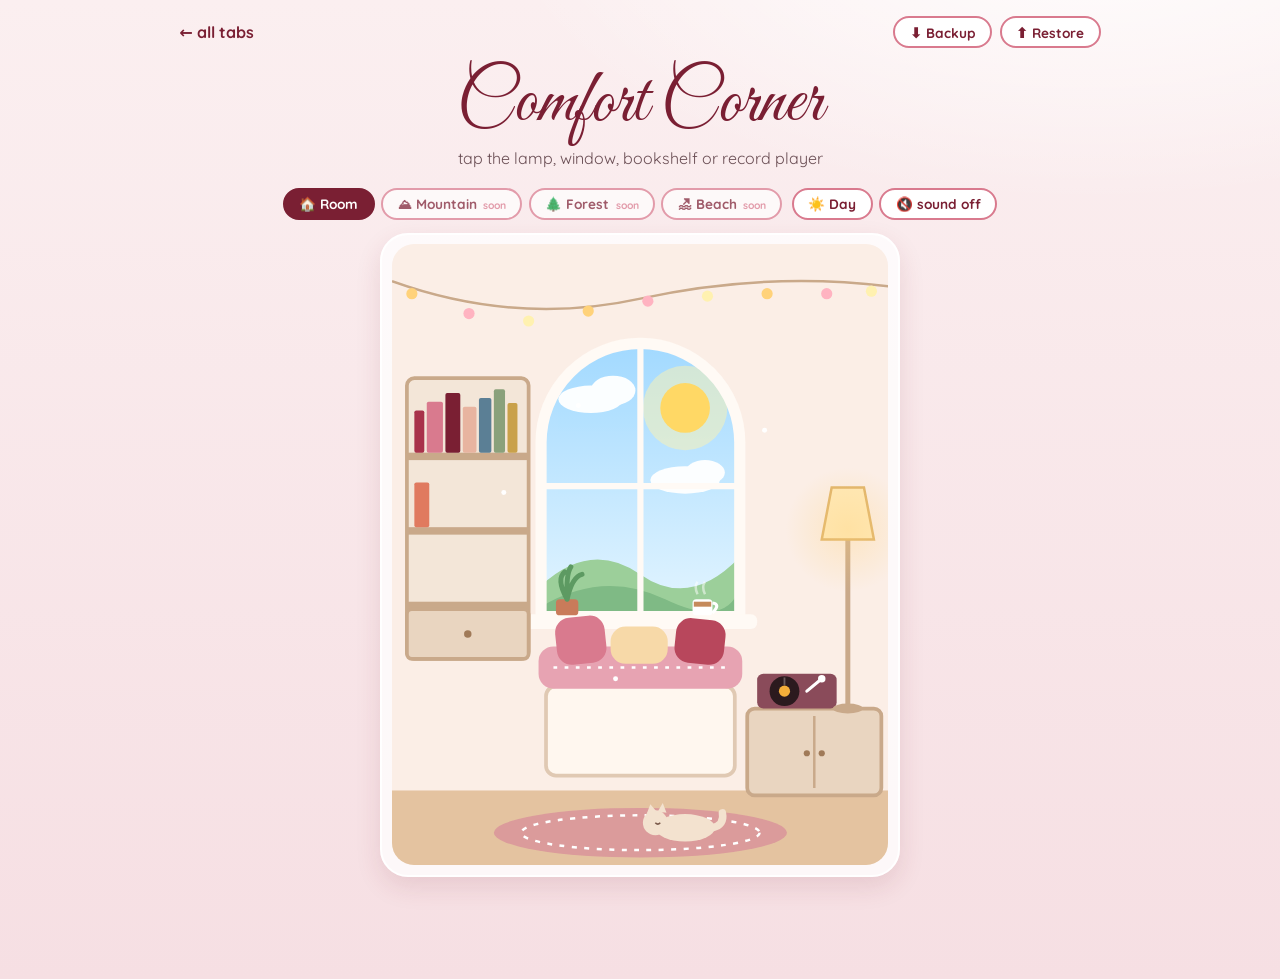
==== comfort.html @ 645f2f53 "Add files via upload" ====
<!doctype html><html lang="en"><head><meta charset="utf-8"><meta name="viewport" content="width=device-width,initial-scale=1">
<title>Comfort Corner · LoveYourself</title><link rel="icon" href="favicon.svg" type="image/svg+xml"><link rel="stylesheet" href="pages.css?v=2"><link rel="stylesheet" href="comfort.css?v=1"></head>
<body>
<div class="bar"><a class="back" href="index.html#tabs">← all tabs</a><div id="backup" class="row" style="margin:0"></div></div>
<main class="wrap">
  <h1 class="title">Comfort Corner</h1>
  <p class="sub" id="hint">the cosy room is ready · more places are on their way</p>
  <div class="ctl">
    <div class="scenes" id="scenes"></div>
    <div class="tg"><button class="pill" id="dn"></button><button class="pill" id="snd">🔇 sound off</button></div>
  </div>
  <div class="stage card" id="stage"></div>
  <div class="selbar" id="toast"></div>
</main>
<div class="modal" id="modal" hidden><div class="mbox"><button class="x" id="mx" aria-label="close">✕</button><div id="mbody"></div></div></div>
<script src="common.js"></script><script src="comfort.js"></script></body></html>
---- pages.css ----
@import url('https://fonts.googleapis.com/css2?family=Great+Vibes&family=Playfair+Display:ital,wght@1,600&family=Poiret+One&family=Quicksand:wght@500;600;700&display=swap');
:root{--wine:#7a1f33;--wine-d:#4e1220;--rose:#d97a8e;--ink:#3b1a22;--cream:#fff8f3}
*{box-sizing:border-box;margin:0;padding:0}
body{font-family:Quicksand,system-ui,sans-serif;color:var(--ink);min-height:100vh;overflow-x:hidden;background:radial-gradient(1000px 500px at 85% -10%,#fff,transparent 60%),linear-gradient(180deg,#fbeff0,#f6dfe3)}
img{max-width:100%;display:block}
.bar{display:flex;justify-content:space-between;align-items:center;gap:.6rem;flex-wrap:wrap;padding:1rem 1.2rem;max-width:960px;margin:0 auto;position:relative;z-index:3}
.back{color:var(--wine);font-weight:700;text-decoration:none}
.pill{background:#fff;border:2px solid var(--rose);color:var(--wine);border-radius:999px;padding:.35rem .9rem;font:700 .85rem Quicksand;cursor:pointer;display:inline-block}
.pill:hover{background:#ffe3e8}
.wrap{position:relative;max-width:960px;margin:0 auto;padding:0 1.2rem 4rem;z-index:2}
h1.title{font-family:'Great Vibes',cursive;font-weight:400;color:var(--wine);font-size:clamp(2.8rem,8vw,4.6rem);text-align:center;line-height:1.1}
.sub{text-align:center;opacity:.75;margin:.2rem 0 1.2rem}
.deco{position:absolute;pointer-events:none;opacity:.8;z-index:1;filter:drop-shadow(0 3px 5px rgba(78,18,32,.15))}
.card{background:rgba(255,255,255,.78);border:2px solid #fff;border-radius:28px;box-shadow:0 10px 26px rgba(122,31,51,.12);padding:1.2rem}
/* mood */
.mhead{display:flex;flex-direction:column;align-items:center;gap:.2rem;margin-bottom:1rem}
.msticker{height:84px;filter:drop-shadow(0 4px 6px rgba(0,0,0,.15))}
.mfall{font:800 2.3rem 'Poiret One';-webkit-text-stroke:1.3px var(--wine-d);color:var(--wine-d);letter-spacing:.06em;padding:.2rem 1rem;background:#fff;border-radius:14px;transform:rotate(-2deg);box-shadow:0 4px 8px rgba(0,0,0,.12)}
.year{font:800 2.6rem 'Poiret One';-webkit-text-stroke:1.6px var(--wine-d);color:var(--wine-d);letter-spacing:.12em}
.nav{display:flex;gap:.5rem;align-items:center;justify-content:center;margin:.4rem 0 1rem;flex-wrap:wrap}
.shelf{display:flex;justify-content:center;align-items:flex-end;gap:2px;border-bottom:3px solid var(--wine-d);padding:0 .3rem;margin-bottom:1.1rem}
.day{position:relative;flex:1 1 0;max-width:84px;min-width:0;cursor:pointer;background:none;border:0;transition:transform .15s}
.day:hover{transform:translateY(-4px)}.day:nth-child(even){margin-bottom:-2px;transform:scale(.88);transform-origin:bottom}.day:nth-child(even):hover{transform:scale(.88) translateY(-4px)}
.day svg{width:100%;height:auto;display:block}
.day b{position:absolute;left:0;right:0;bottom:10%;text-align:center;font:800 clamp(.8rem,2.6vw,1.25rem) 'Poiret One';-webkit-text-stroke:1.2px var(--wine-d);color:var(--wine-d)}
.day.sel{outline:3px dashed var(--rose);outline-offset:2px;border-radius:14px}
.day.today::after{content:'♥';position:absolute;top:-10px;left:50%;translate:-50% 0;color:#e0182d;font-size:.9rem}
.legend{display:grid;grid-template-columns:repeat(auto-fit,minmax(120px,1fr));gap:.6rem;margin:.6rem 0}
.lg{display:flex;align-items:center;gap:.5rem;padding:.45rem .6rem;border-radius:16px;border:2px solid transparent;background:#fff;cursor:pointer;font:700 .95rem Quicksand}
.lg i{width:22px;height:22px;border-radius:6px;display:block}.lg.on{border-color:var(--wine)}.lg svg{width:34px;height:20px}
.selbar{text-align:center;font-weight:700;color:var(--wine);margin:.4rem 0;min-height:1.6rem}
.note{width:100%;border:2px solid var(--rose);border-radius:16px;padding:.7rem;font:500 1rem Quicksand;resize:vertical;min-height:70px;background:#fff}
.row{display:flex;gap:.5rem;flex-wrap:wrap;justify-content:center;margin-top:.6rem}
.hist{display:grid;grid-template-columns:repeat(auto-fill,minmax(150px,1fr));gap:.7rem;margin-top:.8rem}
.hm{background:#fff;border-radius:18px;padding:.7rem;cursor:pointer;border:2px solid transparent;text-align:center}.hm:hover{border-color:var(--rose)}
.dots{display:flex;gap:2px;flex-wrap:wrap;justify-content:center;margin-top:.4rem}.dots s{width:9px;height:9px;border-radius:50%;display:block}
h2.sec{font-family:'Playfair Display',serif;font-style:italic;color:var(--wine);margin:1.4rem 0 .2rem;text-align:center}
/* win jar */
.jars{display:grid;grid-template-columns:repeat(auto-fit,minmax(200px,1fr));gap:1.2rem;margin-top:1rem}
.jarcard{text-decoration:none;color:var(--wine-d);text-align:center;padding:1rem .8rem;transition:transform .2s}
.jarcard:hover{transform:translateY(-6px) rotate(-1deg)}
.jarcard .ji{position:relative;height:210px;display:grid;place-items:center}.jarcard .ji img.j{filter:drop-shadow(0 8px 10px rgba(78,18,32,.2))}
.jarcard h3{font-family:'Playfair Display',serif;font-style:italic;margin-top:.5rem}.jarcard small{display:block;opacity:.7}
.tint{filter:hue-rotate(-30deg) saturate(1.4) drop-shadow(0 8px 10px rgba(78,18,32,.2))!important}
.jw{position:relative;display:inline-block;height:100%}.jw>img.j{height:100%;width:auto;max-height:none}.inbook{position:absolute;height:auto;filter:drop-shadow(0 2px 3px rgba(0,0,0,.25))}
.honey{position:relative;width:150px;margin:0 auto}.honey img{width:100%}
.lid{position:absolute;width:11%;aspect-ratio:1;border-radius:50%;background:#f4ae3a;translate:-50% -50%;transform:scaleY(0);animation:blink 4.2s infinite}
.lid::after{content:'';position:absolute;left:12%;right:12%;top:55%;height:3px;border-radius:3px;background:#4a2a14}
@keyframes blink{0%,92%,100%{transform:scaleY(0)}95%,97%{transform:scaleY(1)}}
.jarhead{display:flex;justify-content:center}.jarhead .ji{height:250px;display:block}
.entry{background:#fff;border-radius:18px;padding:.8rem 1rem;margin-top:.6rem;display:flex;gap:.7rem;justify-content:space-between;align-items:flex-start;border-left:6px solid var(--rose)}
.entry p{font-weight:600;white-space:pre-wrap;word-break:break-word}.entry time{font-size:.78rem;opacity:.65}
.entry button{background:none;border:0;cursor:pointer;font-size:1.1rem;opacity:.5}.entry button:hover{opacity:1}
.empty{text-align:center;opacity:.65;padding:1rem}
@media(max-width:600px){.deco{display:none}.msticker{height:64px}}
@media(prefers-reduced-motion:reduce){*{animation:none!important}}

.emo{display:flex;justify-content:center;gap:.5rem;font-size:1.7rem;margin:.4rem 0 .8rem;flex-wrap:wrap}
.emo span{animation:fl 3s ease-in-out infinite}.emo span:nth-child(2n){animation-delay:-1s}.emo span:nth-child(3n){animation-delay:-2s}
@keyframes fl{50%{transform:translateY(-6px) rotate(6deg)}}
.strip{display:flex;justify-content:center;gap:.6rem;flex-wrap:wrap;margin:1.2rem 0}.strip img{height:74px;width:auto;filter:drop-shadow(0 4px 6px rgba(78,18,32,.2))}
.day i{position:absolute;top:-4px;right:-2px;font-style:normal;font-size:.9rem}
@media(max-width:600px){.deco{display:block;width:56px!important;opacity:.7}.strip img{height:54px}}

.jarcard .ji{height:230px;display:grid;place-items:center}
.jw{position:relative;display:block;width:165px;height:220px}.jw>img.j{width:100%;height:100%;max-height:none;object-fit:contain}
.jarhead .ji{height:auto;display:grid;place-items:center}.jarhead .jw{width:200px;height:265px}
.jarcard h3,.jarcard small{position:relative;z-index:1}
body{position:relative}
.kw{position:relative;display:inline-block;width:92px;animation:fl 3.6s ease-in-out infinite}.kw:nth-child(2n){animation-delay:-1.2s}.kw:nth-child(3n){animation-delay:-2.4s}
.kw img{width:100%;height:auto;filter:drop-shadow(0 4px 6px rgba(78,18,32,.2))}
.kw .lid{position:absolute;translate:-50% -50%;aspect-ratio:1;border-radius:50%;transform:scaleY(0)}
.kw .lid::after{content:'';position:absolute;left:10%;right:10%;top:52%;height:2px;border-radius:2px;background:#3a2218}
.side{position:absolute;top:120px;display:flex;flex-direction:column;gap:56px;z-index:1;pointer-events:none}
.side.l{left:1.2%}.side.r{right:1.2%}.side .kw{width:88px}
.strip.kws{gap:.4rem}.strip .kw{width:84px}
.novw{position:relative;display:inline-block}.novw .msticker{display:block}
.novw span{position:absolute;left:8%;right:0;bottom:2%;text-align:center;font:400 2.1rem 'Great Vibes',cursive;color:#222;white-space:nowrap;line-height:1}
@media(max-width:900px){.side{display:none}.strip .kw{width:64px}}
---- comfort.css ----
.ctl{display:flex;flex-wrap:wrap;gap:.6rem;justify-content:center;align-items:center;margin-bottom:.8rem}
.scenes{display:flex;gap:.4rem;flex-wrap:wrap;justify-content:center}.tg{display:flex;gap:.4rem}
.scenes .pill.on{background:var(--wine);color:#fff;border-color:var(--wine)}
.stage{padding:.6rem;max-width:520px;margin:0 auto;overflow:hidden}
#room{width:100%;height:auto;display:block;border-radius:22px;touch-action:manipulation}
.hot{cursor:pointer}.hot:focus{outline:none}.hot:hover .tapme,.hot:focus .tapme{opacity:1}
.tapme{opacity:.0;transition:.2s;fill:none;stroke:#fff;stroke-width:2.5;stroke-dasharray:5 5}
.spark{animation:tw 2.4s ease-in-out infinite;transform-box:fill-box;transform-origin:center}
@keyframes tw{0%,100%{opacity:.25;transform:scale(.7)}50%{opacity:1;transform:scale(1.15)}}
.bulb{animation:tw 3s ease-in-out infinite}.bulb:nth-child(2n){animation-delay:-1s}.bulb:nth-child(3n){animation-delay:-2s}
.drop{animation:fall .9s linear infinite}@keyframes fall{from{transform:translateY(-40px)}to{transform:translateY(240px)}}
.flake{animation:snow 5s linear infinite}@keyframes snow{from{transform:translate(0,-30px)}50%{transform:translate(12px,100px)}to{transform:translate(-6px,240px)}}
.cloud{animation:drift 26s linear infinite alternate}@keyframes drift{from{transform:translateX(-30px)}to{transform:translateX(40px)}}
.spin{transform-box:fill-box;transform-origin:center;animation:sp 3s linear infinite;animation-play-state:paused}.playing .spin{animation-play-state:running}
@keyframes sp{to{transform:rotate(360deg)}}
.steam{animation:st 3s ease-in-out infinite;transform-box:fill-box}@keyframes st{0%,100%{opacity:.1;transform:translateY(2px)}50%{opacity:.6;transform:translateY(-4px)}}
.sway{animation:sw 5s ease-in-out infinite;transform-box:fill-box;transform-origin:50% 100%}@keyframes sw{50%{transform:rotate(2.5deg)}}
.soon{padding:3rem 1rem;text-align:center;font-family:'Playfair Display',serif;font-style:italic;color:var(--wine)}
.modal{position:fixed;inset:0;background:rgba(60,20,30,.45);display:grid;place-items:center;z-index:20;padding:1rem}.modal[hidden]{display:none}
.mbox{position:relative;background:var(--cream);border-radius:26px;max-width:520px;width:100%;max-height:88vh;overflow:auto;padding:1.4rem;box-shadow:0 20px 50px rgba(0,0,0,.3)}
.mbox .x{position:absolute;right:.8rem;top:.6rem;border:0;background:none;font-size:1.3rem;cursor:pointer;color:var(--wine)}
.mbox h2{font-family:'Great Vibes',cursive;font-weight:400;color:var(--wine);font-size:2.4rem;text-align:center}
.bk{background:#fff;border-radius:16px;padding:.7rem .9rem;margin:.5rem 0;border-left:7px solid var(--rose);display:flex;justify-content:space-between;gap:.5rem}
.bk b{display:block}.bk small{opacity:.7;display:block}.bk q{display:block;font-style:italic;margin-top:.2rem;font-size:.9rem}
.badge{display:inline-block;font-size:.72rem;font-weight:700;border-radius:999px;padding:.1rem .55rem;background:#ffe3e8;color:var(--wine)}
.frm{display:grid;gap:.45rem;margin-top:.8rem}.frm input,.frm select,.frm textarea{border:2px solid var(--rose);border-radius:12px;padding:.5rem .7rem;font:500 .95rem Quicksand;background:#fff;width:100%}
.hearts button{background:none;border:0;font-size:1.3rem;cursor:pointer;opacity:.35}.hearts button.on{opacity:1}
.rec{display:flex;gap:.8rem;align-items:center;justify-content:center;margin:.6rem 0}
.yt{position:absolute;width:1px;height:1px;opacity:0;pointer-events:none}

.pill.later{opacity:.7}.pill.later small{font-size:.65rem;font-weight:700;color:var(--rose);margin-left:.15rem}
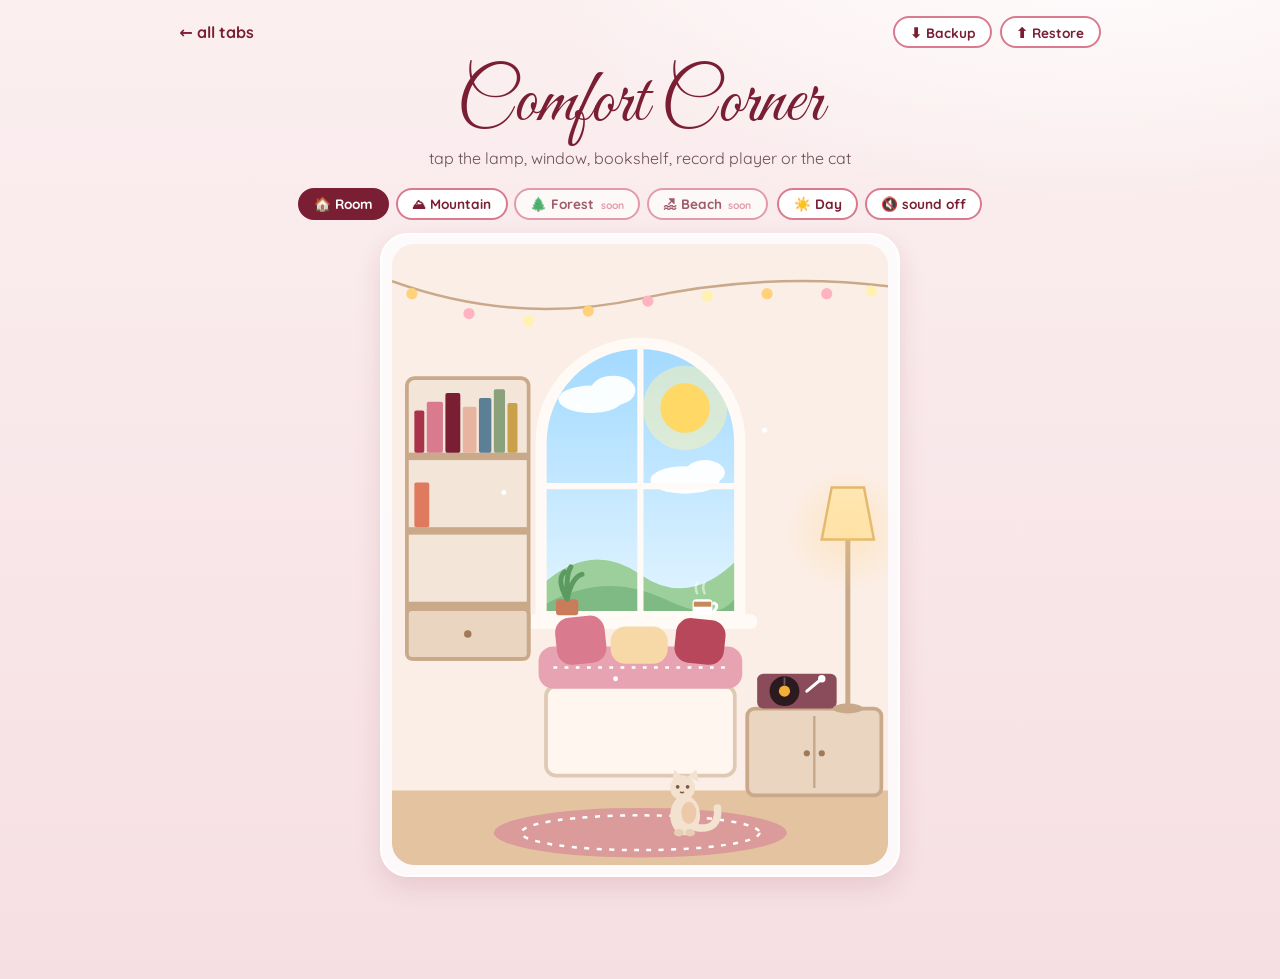
==== commit d441aff5: "Add files via upload" ====
--- a/comfort.html
+++ b/comfort.html
@@ -1,16 +1,17 @@
 <!doctype html><html lang="en"><head><meta charset="utf-8"><meta name="viewport" content="width=device-width,initial-scale=1">
-<title>Comfort Corner · LoveYourself</title><link rel="icon" href="favicon.svg" type="image/svg+xml"><link rel="stylesheet" href="pages.css?v=2"><link rel="stylesheet" href="comfort.css?v=1"></head>
+<title>Comfort Corner · LoveYourself</title><link rel="icon" href="favicon.svg" type="image/svg+xml"><link rel="stylesheet" href="pages.css?v=2"><link rel="stylesheet" href="comfort.css?v=2"></head>
 <body>
 <div class="bar"><a class="back" href="index.html#tabs">← all tabs</a><div id="backup" class="row" style="margin:0"></div></div>
 <main class="wrap">
   <h1 class="title">Comfort Corner</h1>
-  <p class="sub" id="hint">the cosy room is ready · more places are on their way</p>
+  <p class="sub" id="hint">the room and the mountain are ready · more places are on their way</p>
   <div class="ctl">
     <div class="scenes" id="scenes"></div>
     <div class="tg"><button class="pill" id="dn"></button><button class="pill" id="snd">🔇 sound off</button></div>
   </div>
   <div class="stage card" id="stage"></div>
   <div class="selbar" id="toast"></div>
+  <div class="card" id="garden" hidden style="max-width:520px;margin:1rem auto"></div>
 </main>
 <div class="modal" id="modal" hidden><div class="mbox"><button class="x" id="mx" aria-label="close">✕</button><div id="mbody"></div></div></div>
 <script src="common.js"></script><script src="comfort.js"></script></body></html>
--- a/comfort.css
+++ b/comfort.css
@@ -29,3 +29,10 @@
 .yt{position:absolute;width:1px;height:1px;opacity:0;pointer-events:none}
 
 .pill.later{opacity:.7}.pill.later small{font-size:.65rem;font-weight:700;color:var(--rose);margin-left:.15rem}
+
+.tailw{animation:tl 1.2s ease-in-out infinite;transform-box:fill-box;transform-origin:0 100%}@keyframes tl{50%{transform:rotate(14deg)}}
+.legA{animation:lg .5s ease-in-out infinite alternate;transform-box:fill-box;transform-origin:50% 10%}.legB{animation:lg .5s ease-in-out infinite alternate-reverse;transform-box:fill-box;transform-origin:50% 10%}
+@keyframes lg{from{transform:rotate(-24deg)}to{transform:rotate(24deg)}}
+.zz{animation:zz 2.6s ease-in-out infinite}@keyframes zz{0%,100%{opacity:.1;transform:translate(0,2px)}50%{opacity:.9;transform:translate(3px,-6px)}}
+.bird{animation:fly 14s linear infinite}.bird.b2{animation-duration:19s;animation-delay:-6s}@keyframes fly{from{transform:translateX(-40px)}to{transform:translateX(460px)}}
+.fl:hover circle{filter:brightness(1.08)}
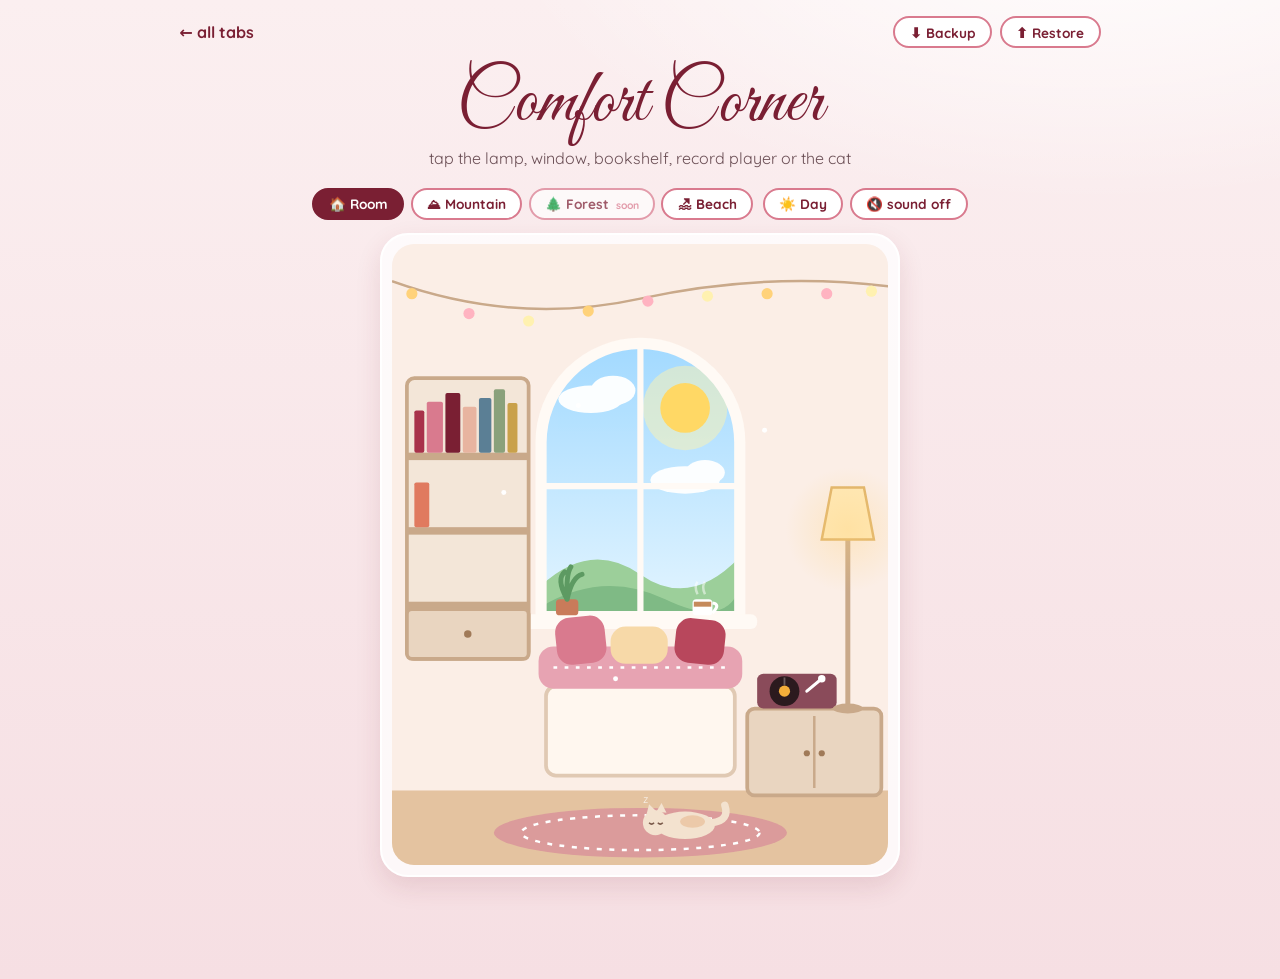
==== commit de07634d: "Add files via upload" ====
--- a/comfort.html
+++ b/comfort.html
@@ -1,10 +1,10 @@
 <!doctype html><html lang="en"><head><meta charset="utf-8"><meta name="viewport" content="width=device-width,initial-scale=1">
-<title>Comfort Corner · LoveYourself</title><link rel="icon" href="favicon.svg" type="image/svg+xml"><link rel="stylesheet" href="pages.css?v=2"><link rel="stylesheet" href="comfort.css?v=2"></head>
+<title>Comfort Corner · LoveYourself</title><link rel="icon" href="favicon.svg" type="image/svg+xml"><link rel="stylesheet" href="pages.css?v=2"><link rel="stylesheet" href="comfort.css?v=3"></head>
 <body>
 <div class="bar"><a class="back" href="index.html#tabs">← all tabs</a><div id="backup" class="row" style="margin:0"></div></div>
 <main class="wrap">
   <h1 class="title">Comfort Corner</h1>
-  <p class="sub" id="hint">the room and the mountain are ready · more places are on their way</p>
+  <p class="sub" id="hint">the room, mountain and beach are ready · the forest is on its way</p>
   <div class="ctl">
     <div class="scenes" id="scenes"></div>
     <div class="tg"><button class="pill" id="dn"></button><button class="pill" id="snd">🔇 sound off</button></div>
--- a/comfort.css
+++ b/comfort.css
@@ -36,3 +36,11 @@
 .zz{animation:zz 2.6s ease-in-out infinite}@keyframes zz{0%,100%{opacity:.1;transform:translate(0,2px)}50%{opacity:.9;transform:translate(3px,-6px)}}
 .bird{animation:fly 14s linear infinite}.bird.b2{animation-duration:19s;animation-delay:-6s}@keyframes fly{from{transform:translateX(-40px)}to{transform:translateX(460px)}}
 .fl:hover circle{filter:brightness(1.08)}
+
+.wave{animation:wv 7s ease-in-out infinite alternate}.wave.w2{animation-duration:5s;animation-direction:alternate-reverse}@keyframes wv{from{transform:translateX(-26px)}to{transform:translateX(26px)}}
+.boat{transform:translate(70px,290px);animation:bt 46s linear infinite alternate}@keyframes bt{from{transform:translate(70px,290px)}to{transform:translate(330px,290px)}}
+.bob{animation:bb 3.2s ease-in-out infinite;transform-box:fill-box}@keyframes bb{50%{transform:translateY(3px) rotate(2deg)}}
+.fishj{opacity:0;transform:translate(130px,330px);animation:fj 9s linear infinite}
+@keyframes fj{0%,72%{opacity:0;transform:translate(130px,330px) rotate(0)}74%{opacity:1}84%{opacity:1;transform:translate(150px,296px) rotate(-35deg)}94%{opacity:1;transform:translate(176px,330px) rotate(35deg)}96%,100%{opacity:0;transform:translate(180px,336px)}}
+.fishs{animation:fs 16s linear infinite}@keyframes fs{from{transform:translate(-20px,330px)}to{transform:translate(430px,342px)}}
+.shell:hover path{filter:brightness(1.1)}.shells{display:flex;gap:.5rem;justify-content:center;font-size:1.6rem;flex-wrap:wrap}.shells span{opacity:.4}.shells span.on{opacity:1}
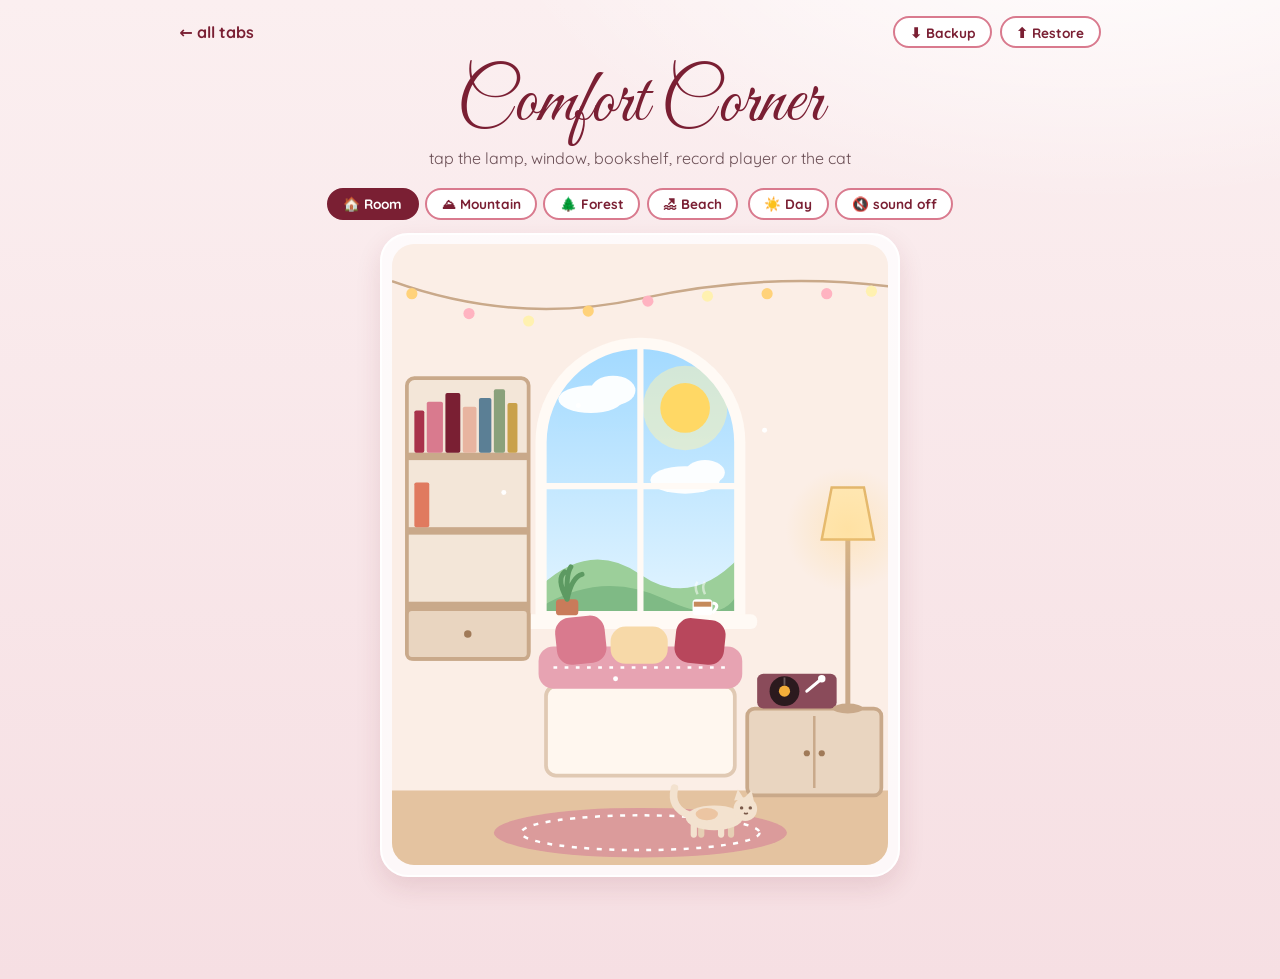
==== commit 22a5313e: "Add files via upload" ====
--- a/comfort.html
+++ b/comfort.html
@@ -4,7 +4,7 @@
 <div class="bar"><a class="back" href="index.html#tabs">← all tabs</a><div id="backup" class="row" style="margin:0"></div></div>
 <main class="wrap">
   <h1 class="title">Comfort Corner</h1>
-  <p class="sub" id="hint">the room, mountain and beach are ready · the forest is on its way</p>
+  <p class="sub" id="hint">pick a place to rest</p>
   <div class="ctl">
     <div class="scenes" id="scenes"></div>
     <div class="tg"><button class="pill" id="dn"></button><button class="pill" id="snd">🔇 sound off</button></div>
--- a/comfort.css
+++ b/comfort.css
@@ -44,3 +44,11 @@
 @keyframes fj{0%,72%{opacity:0;transform:translate(130px,330px) rotate(0)}74%{opacity:1}84%{opacity:1;transform:translate(150px,296px) rotate(-35deg)}94%{opacity:1;transform:translate(176px,330px) rotate(35deg)}96%,100%{opacity:0;transform:translate(180px,336px)}}
 .fishs{animation:fs 16s linear infinite}@keyframes fs{from{transform:translate(-20px,330px)}to{transform:translate(430px,342px)}}
 .shell:hover path{filter:brightness(1.1)}.shells{display:flex;gap:.5rem;justify-content:center;font-size:1.6rem;flex-wrap:wrap}.shells span{opacity:.4}.shells span.on{opacity:1}
+
+.rays{pointer-events:none}.ray{animation:rp 7s ease-in-out infinite;opacity:.6}@keyframes rp{0%,100%{opacity:.35}50%{opacity:.85}}
+.mote{animation:mt 12s ease-in-out infinite;transform-box:fill-box}@keyframes mt{0%{opacity:0;transform:translate(0,10px)}30%,70%{opacity:.9}50%{transform:translate(14px,-24px)}100%{opacity:0;transform:translate(-8px,-52px)}}
+.bfly{animation:bfa 16s ease-in-out infinite}.bfly.b2{animation-name:bfb;animation-duration:21s;animation-delay:-7s}
+@keyframes bfa{0%{transform:translate(60px,330px)}25%{transform:translate(170px,250px)}50%{transform:translate(280px,320px)}75%{transform:translate(220px,200px)}100%{transform:translate(60px,330px)}}
+@keyframes bfb{0%{transform:translate(330px,380px)}30%{transform:translate(240px,300px)}60%{transform:translate(130px,370px)}100%{transform:translate(330px,380px)}}
+.flap{animation:fp .45s ease-in-out infinite alternate;transform-box:fill-box;transform-origin:center}@keyframes fp{from{transform:scaleX(1)}to{transform:scaleX(.35)}}
+.mi{transform-box:fill-box;transform-origin:center bottom}.mi.pop{animation:pp .5s ease}@keyframes pp{40%{transform:scale(1.25)}}
